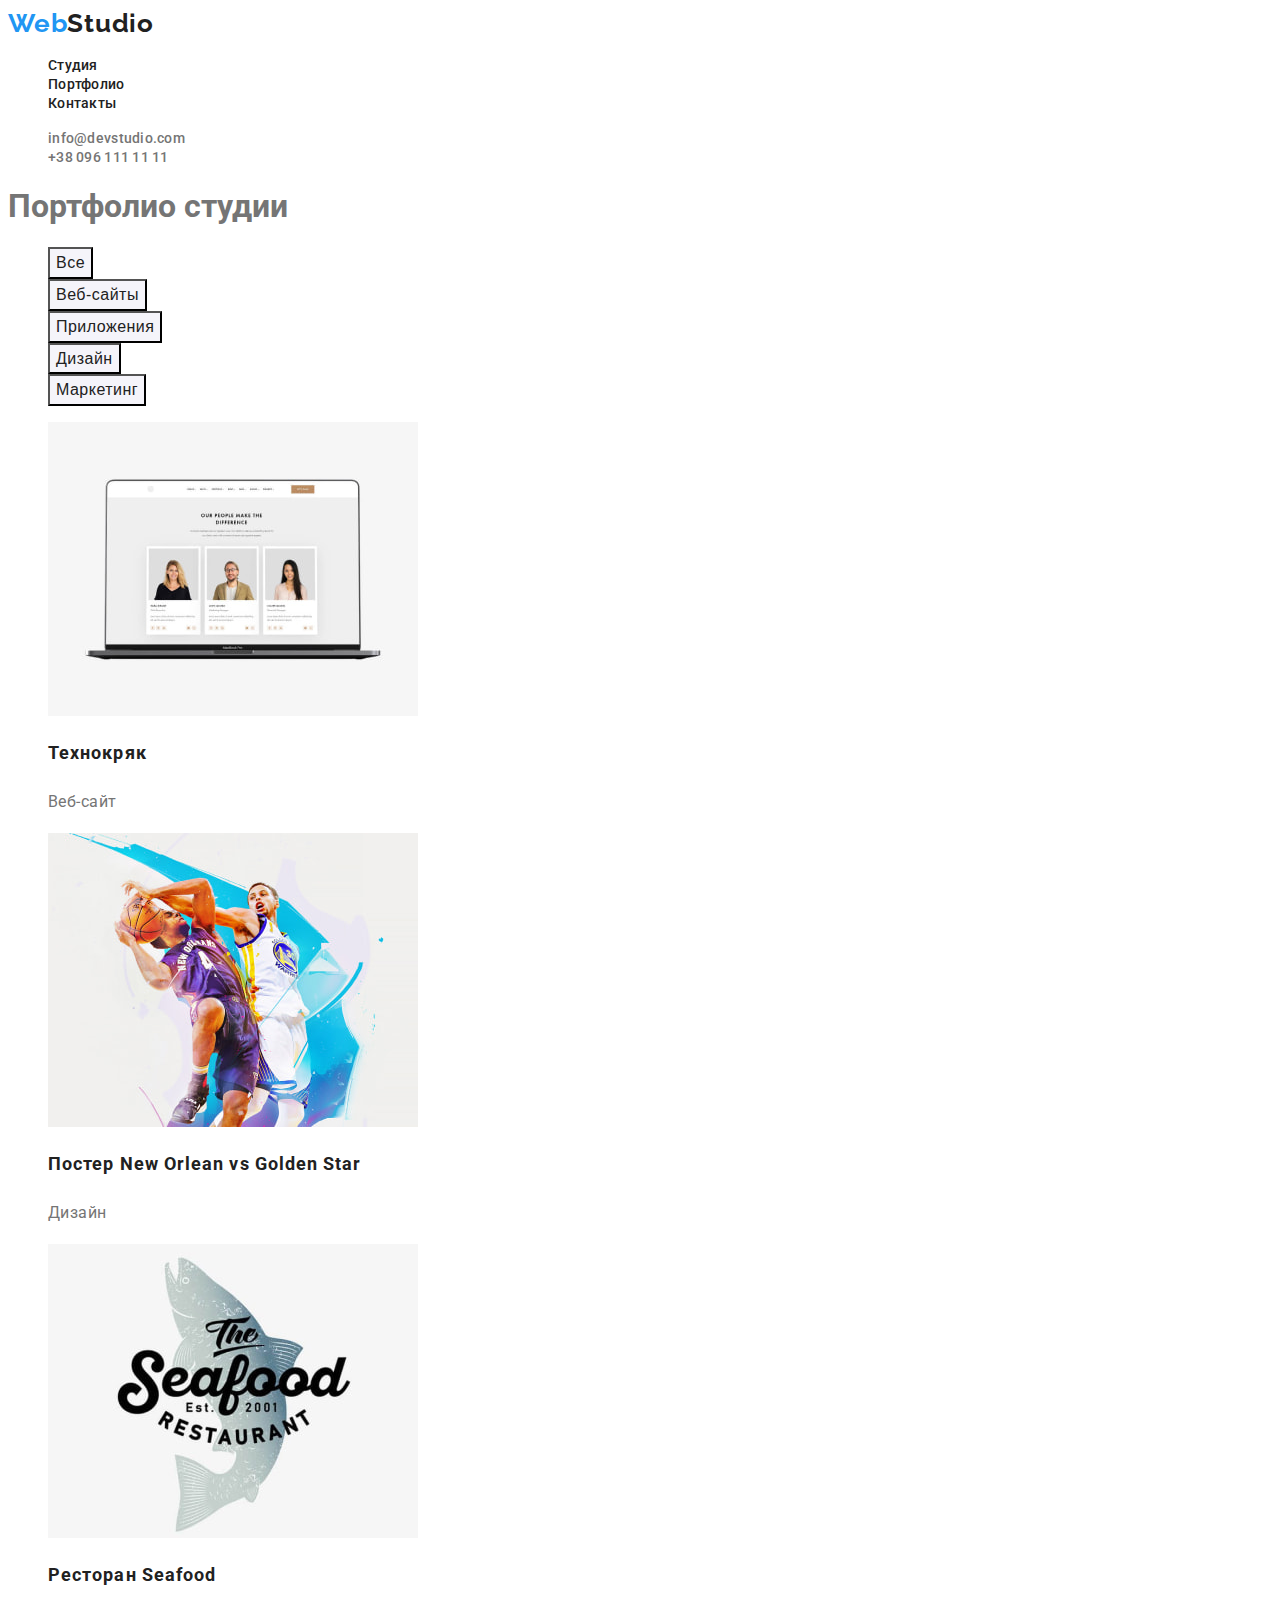
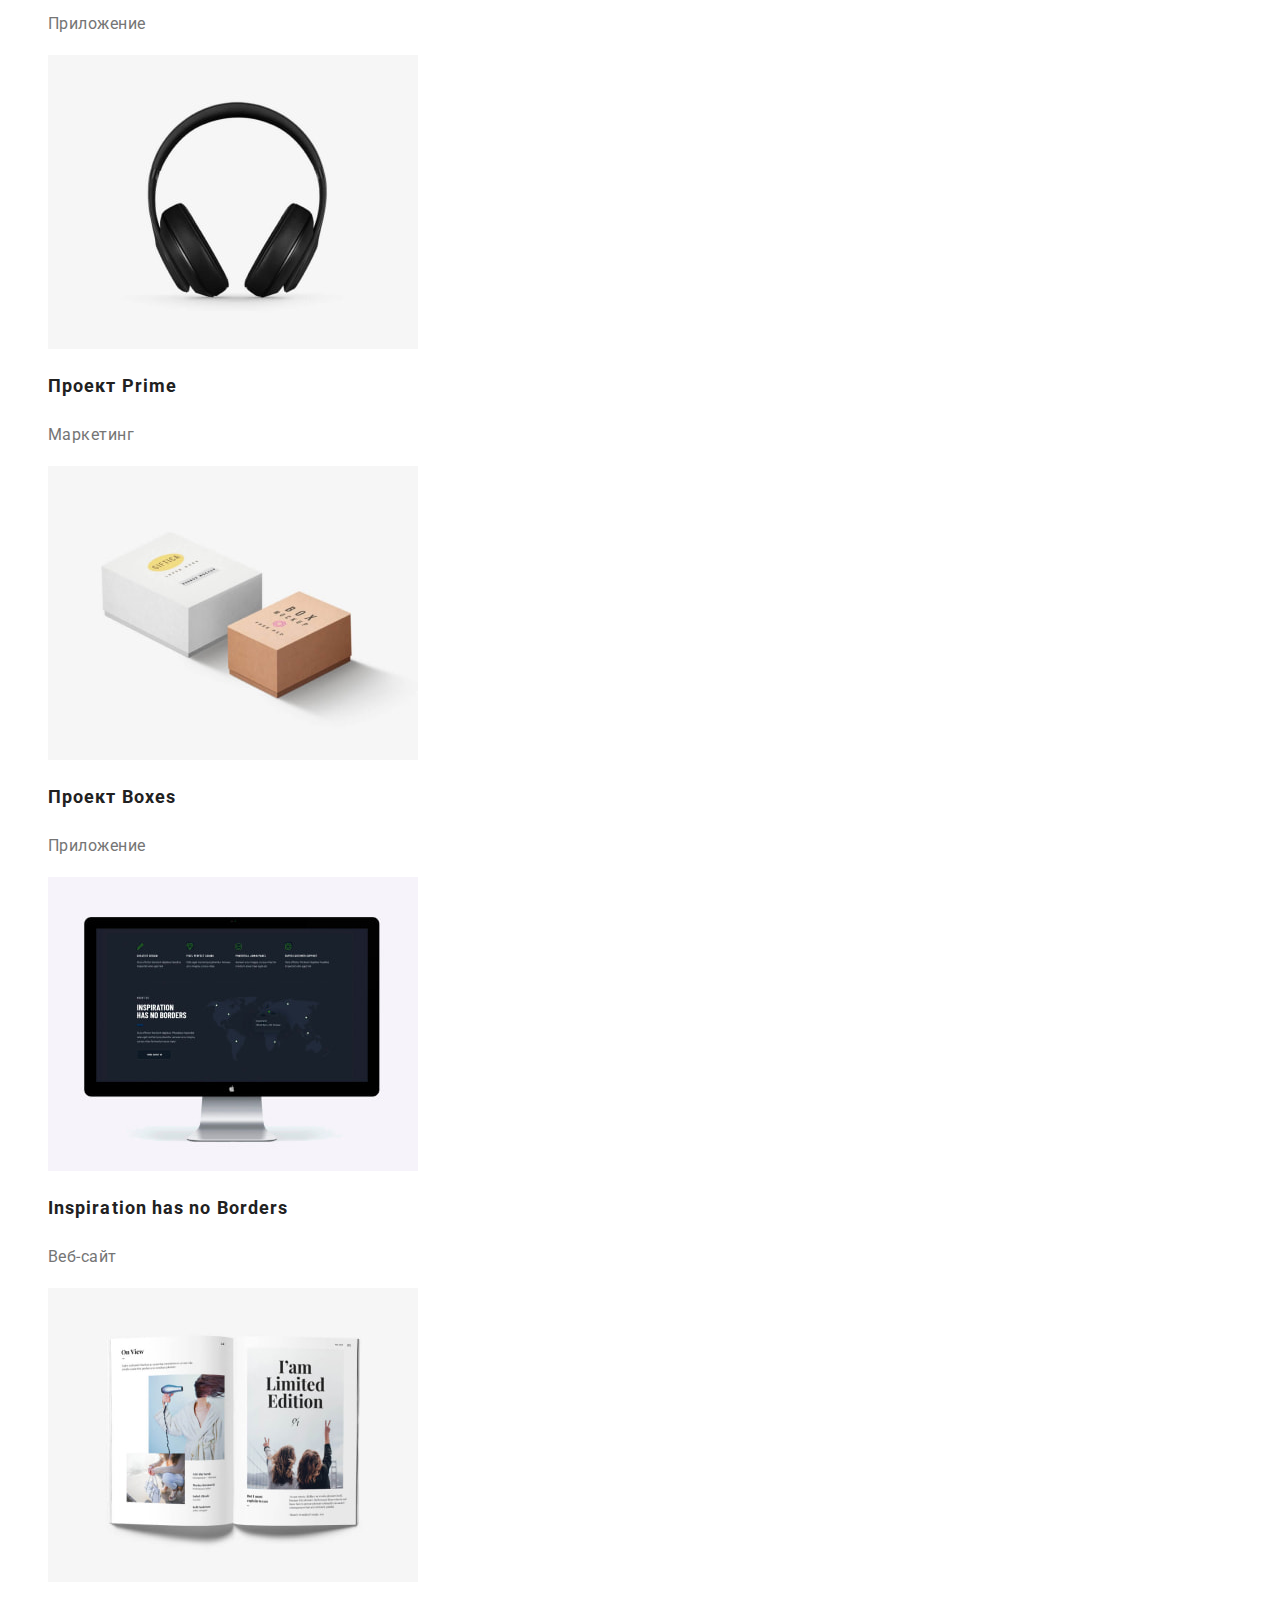
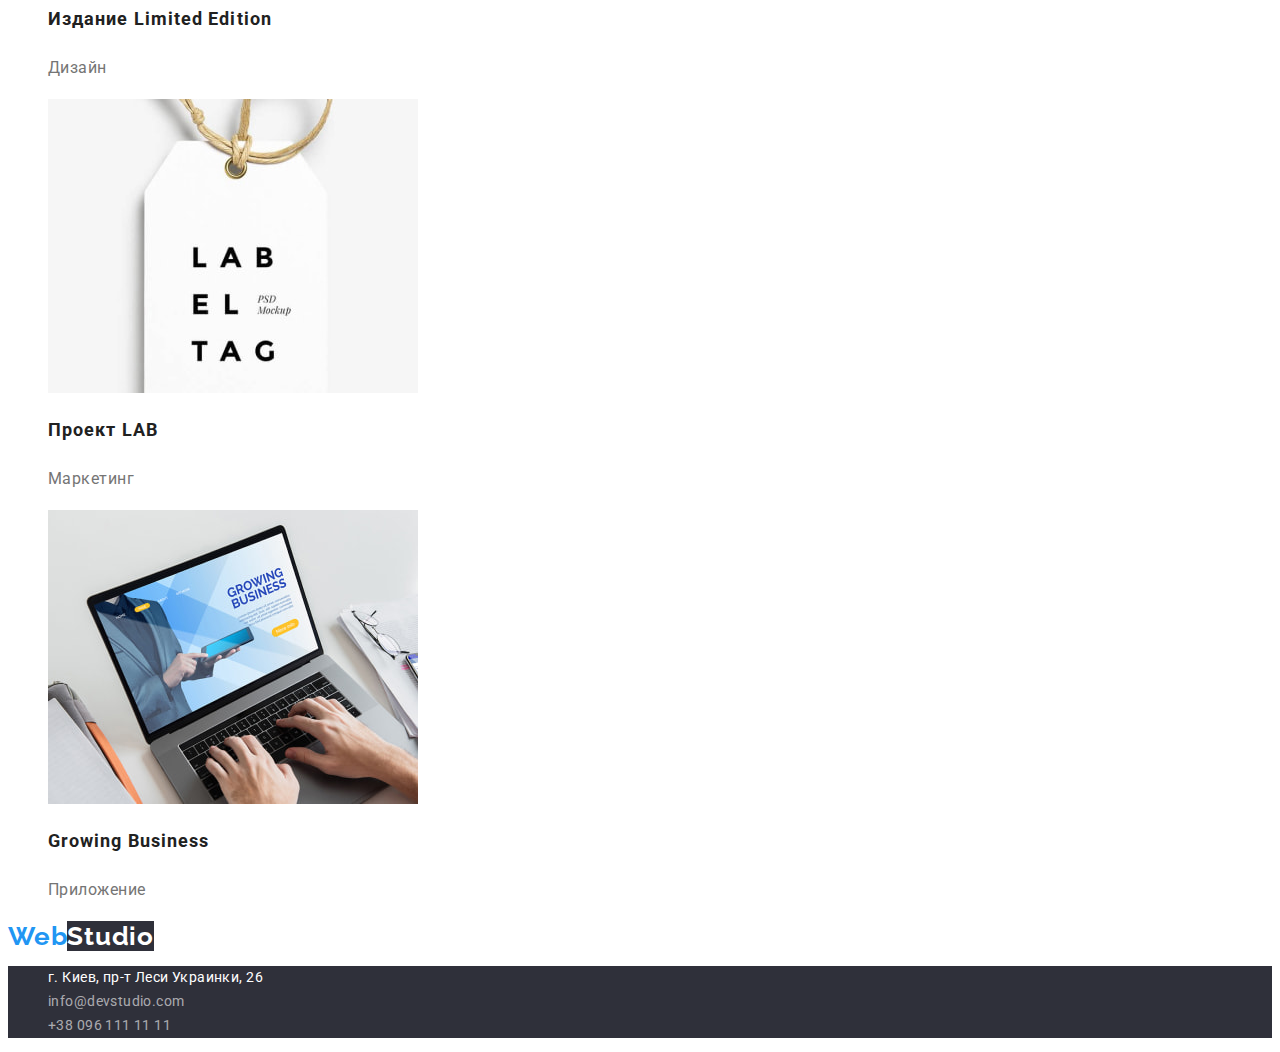
==== portfolio.html @ f0e700fd "Initial commit" ====
<!DOCTYPE html>
<html lang="ru">
  <head>
    <meta charset="UTF-8" />
    <meta http-equiv="X-UA-Compatible" content="IE=edge" />
    <meta name="viewport" content="width=device-width, initial-scale=1.0" />
    <title>Портфолио студии</title>
    <link rel="preconnect" href="https://fonts.googleapis.com" />
    <link rel="preconnect" href="https://fonts.gstatic.com" crossorigin />
    <link
      href="https://fonts.googleapis.com/css2?family=Raleway:wght@700&family=Roboto:wght@400;500;700;900&display=swap"
      rel="stylesheet"
    />
    <link rel="stylesheet" href="./css/slyles.css" />
  </head>
  <body>
    <header>
      <nav>
        <a lang="en" href="./index.html" class="logo link"
          >Web<span class="black-span">Studio</span></a
        >
        <ul class="site-nav list">
          <li>
            <a href="./index.html" class="link">Студия</a>
          </li>
          <li>
            <a href="./portfolio.html" class="link">Портфолио</a>
          </li>
          <li>
            <a href="" class="link">Контакты</a>
          </li>
        </ul>
      </nav>
      <ul class="contacts list">
        <li>
          <a href="mailto:info@devstudio.com" class="contact-link link">info@devstudio.com</a>
        </li>
        <li>
          <a href="tel:+380961111111" class="contact-link link">+38 096 111 11 11</a>
        </li>
      </ul>
    </header>
    <main>
      <section class="section">
        <h1>Портфолио студии</h1>
        <ul class="filter list">
          <li>
            <button class="filter-btn" type="button">Все</button>
          </li>
          <li>
            <button class="filter-btn" type="button">Веб-сайты</button>
          </li>
          <li>
            <button class="filter-btn" type="button">Приложения</button>
          </li>
          <li>
            <button class="filter-btn" type="button">Дизайн</button>
          </li>
          <li>
            <button class="filter-btn" type="button">Маркетинг</button>
          </li>
        </ul>
        <ul class="portfolio list">
          <li>
            <a href="" class="link">
              <img
                src="./images/portfolio/portfolio1.jpg"
                alt="Технокряк"
                width="370"
                height="294"
              />
              <h2 class="portfolio-title">Технокряк</h2>
              <p class="category-text">Веб-сайт</p>
            </a>
          </li>
          <li>
            <a href="" class="link">
              <img
                src="./images/portfolio/portfolio2.jpg"
                alt="Постер New Orlean vs Golden Star"
                width="370"
                height="294"
              />
              <h2 class="portfolio-title">Постер New Orlean vs Golden Star</h2>
              <p class="category-text">Дизайн</p>
            </a>
          </li>
          <li>
            <a href="" class="link">
              <img
                src="./images/portfolio/portfolio3.jpg"
                alt="Ресторан Seafood"
                width="370"
                height="294"
              />
              <h2 class="portfolio-title">Ресторан Seafood</h2>
              <p class="category-text">Приложение</p>
            </a>
          </li>
          <li>
            <a href="" class="link">
              <img
                src="./images/portfolio/portfolio4.jpg"
                alt="Проект Prime"
                width="370"
                height="294"
              />
              <h2 class="portfolio-title">Проект Prime</h2>
              <p class="category-text">Маркетинг</p>
            </a>
          </li>
          <li>
            <a href="" class="link">
              <img
                src="./images/portfolio/portfolio5.jpg"
                alt="Проект Boxes"
                width="370"
                height="294"
              />
              <h2 class="portfolio-title">Проект Boxes</h2>
              <p class="category-text">Приложение</p>
            </a>
          </li>
          <li>
            <a href="" class="link">
              <img
                src="./images/portfolio/portfolio6.jpg"
                alt="Inspiration has no Borders"
                width="370"
                height="294"
              />
              <h2 class="portfolio-title">Inspiration has no Borders</h2>
              <p class="category-text">Веб-сайт</p>
            </a>
          </li>
          <li>
            <a href="" class="link">
              <img
                src="./images/portfolio/portfolio7.jpg"
                alt="Издание Limited Edition"
                width="370"
                height="294"
              />
              <h2 class="portfolio-title">Издание Limited Edition</h2>
              <p class="category-text">Дизайн</p>
            </a>
          </li>
          <li>
            <a href="" class="link">
              <img
                src="./images/portfolio/portfolio8.jpg"
                alt="Проект LAB"
                width="370"
                height="294"
              />
              <h2 class="portfolio-title">Проект LAB</h2>
              <p class="category-text">Маркетинг</p>
            </a>
          </li>
          <li>
            <a href="" class="link">
              <img
                src="./images/portfolio/portfolio9.jpg"
                alt="Growing Business"
                width="370"
                height="294"
              />
              <h2 class="portfolio-title">Growing Business</h2>
              <p class="category-text">Приложение</p>
            </a>
          </li>
        </ul>
      </section>
    </main>
    <!--Футер-->
    <footer>
      <a lang="en" href="./index.html" class="logo link"
        >Web<span class="white-span">Studio</span></a
      >
      <address class="address-section">
        <ul class="list">
          <li>
            <a href="" class="address-link-white">г. Киев, пр-т Леси Украинки, 26</a>
          </li>
          <li>
            <a href="mailto:info@devstudio.com" class="address-link">info@devstudio.com</a>
          </li>
          <li>
            <a href="tel:+380961111111" class="address-link">+38 096 111 11 11</a>
          </li>
        </ul>
      </address>
    </footer>
  </body>
</html>
---- css/slyles.css ----
:root {
  --primary-text-color: #757575;
  --title-text-color: #212121;
  --white-text-color: #ffffff;
  --accent-color: #2196f3;
  --primary-bg-color: #ffffff;
  --secondary-bg-color: #f5f4fa;
}
body {
  background-color: var(--primary-bg-color);
  font-family: 'Roboto', sans-serif;
  color: var(--primary-text-color);
}

.list {
  list-style: none;
}

.link {
  color: var(--title-text-color);

  text-decoration: none;
  font-weight: 500;
  font-size: 14px;
  line-height: 1.14;
  letter-spacing: 0.02em;
}

.link:hover,
.link:focus {
  color: var(--accent-color);
}

/*Navigation*/
.logo {
  color: var(--accent-color);

  font-family: 'Raleway', sans-serif;
  font-weight: 700;
  font-size: 26px;
  line-height: 1.19;
  letter-spacing: 0.03em;
}

.black-span {
  color: var(--title-text-color);
}

.white-span {
  color: var(--white-text-color);
  background-color: #2f303a;
}

.contact-link {
  color: var(--primary-text-color);
}

/*Hero*/
.hero-title {
  color: var(--white-text-color);
  background-color: #2f303a;

  font-weight: 900;
  font-size: 44px;
  line-height: 1.36;
  text-align: center;
  letter-spacing: 0.06em;
  text-transform: uppercase;
}

.button {
  background-color: var(--accent-color);
  color: var(--white-text-color);

  font-weight: 700;
  font-size: 16px;
  line-height: 1.88;
  text-align: center;
  letter-spacing: 0.06em;
}

.button:hover,
.button:focus {
  background-color: #188ce8;
}

.section-title {
  color: var(--title-text-color);

  font-weight: 700;
  font-size: 36px;
  line-height: 1.17;
  text-align: center;
  letter-spacing: 0.03em;
}

/*Features*/
.feature-title {
  color: var(--title-text-color);

  font-weight: 700;
  font-size: 14px;
  line-height: 1.14;
  letter-spacing: 0.03em;
  text-transform: uppercase;
}

.feature-text {
  font-size: 14px;
  line-height: 1.71;
  letter-spacing: 0.03em;
}

/*Our team*/
.team-section {
  background-color: #f5f4fa;
}

.team-item {
  background-color: var(--primary-bg-color);
}
.teammate-title {
  color: var(--title-text-color);

  font-weight: 500;
  font-size: 16px;
  line-height: 1.19;
  text-align: center;
  letter-spacing: 0.03em;
}

.teammate-text {
  font-size: 16px;
  line-height: 1.19;
  text-align: center;
  letter-spacing: 0.03em;
}

/*Footer*/
.address-section {
  background-color: #2f303a;
  
  font-size: 14px;
  font-weight: 400;
  font-style: normal;
  line-height: 1.71;
  letter-spacing: 0.03em;
}

.address-link-white {
  color: var(--white-text-color);

  text-decoration: none;
}

.address-link-white:hover,
.address-link-white:focus {
  color: var(--accent-color);
}

.address-link {
  color: rgba(255, 255, 255, 0.6);

  text-decoration: none;
}

.address-link:hover,
.address-link:focus {
  color: var(--accent-color);
}

/*Portfolio page*/

/*Filter button*/
.filter-btn {
  background-color: var(--secondary-bg-color);
  color: var(--title-text-color);

  font-weight: 500;
  font-size: 16px;
  line-height: 1.62;
  text-align: center;
  letter-spacing: 0.03em;
}

.filter-btn:hover,
.filter-btn:focus {
  background-color: var(--accent-color);
  color: var(--white-text-color);

  cursor: pointer;
}

/*Portfolio cards styles*/
.portfolio-title {
  color: var(--title-text-color);

  font-weight: 700;
  font-size: 18px;
  line-height: 2;
  letter-spacing: 0.06em;
  text-align: left;
}

.category-text {
  color: var(--primary-text-color);

  font-size: 16px;
  font-weight: 400;
  line-height: 1.88;
  letter-spacing: 0.03em;
}
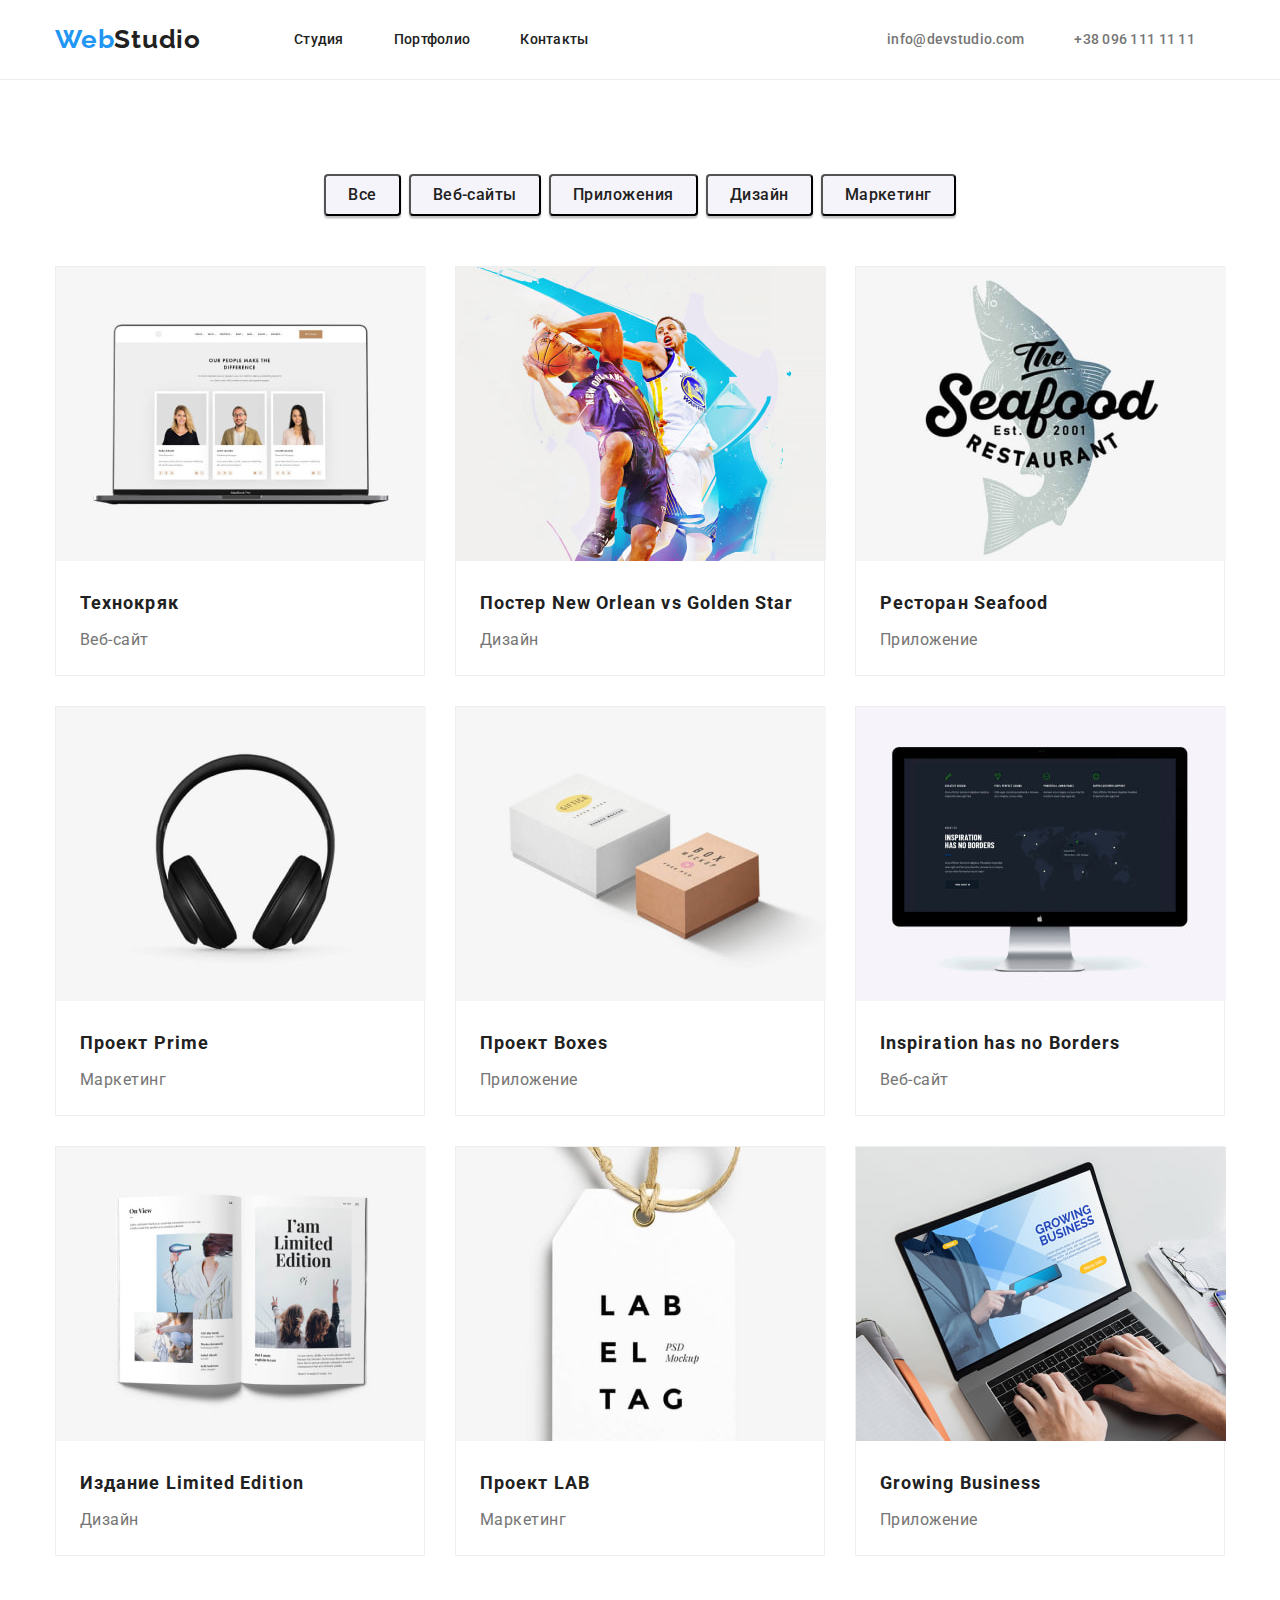
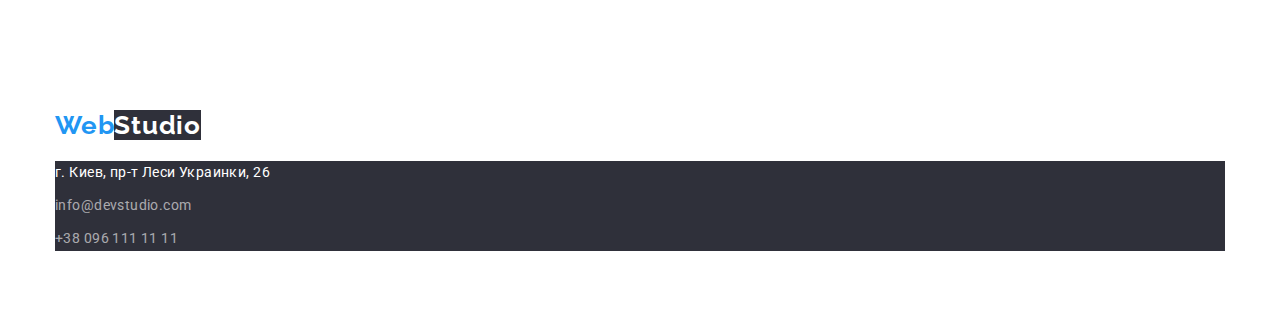
==== commit f5579f5b: "Add margins and paddings, flexbox" ====
--- a/portfolio.html
+++ b/portfolio.html
@@ -11,185 +11,195 @@
       href="https://fonts.googleapis.com/css2?family=Raleway:wght@700&family=Roboto:wght@400;500;700;900&display=swap"
       rel="stylesheet"
     />
+    <link
+      rel="stylesheet"
+      href="https://cdnjs.cloudflare.com/ajax/libs/modern-normalize/1.1.0/modern-normalize.min.css"
+    />
     <link rel="stylesheet" href="./css/slyles.css" />
   </head>
   <body>
-    <header>
-      <nav>
-        <a lang="en" href="./index.html" class="logo link"
-          >Web<span class="black-span">Studio</span></a
-        >
-        <ul class="site-nav list">
-          <li>
-            <a href="./index.html" class="link">Студия</a>
+    <header class="header-section">
+      <div class="header-container container">
+        <nav class="main-nav">
+          <a lang="en" href="./index.html" class="logo link"
+            >Web<span class="black-span">Studio</span></a
+          >
+          <ul class="site-nav list">
+            <li class="item">
+              <a href="./index.html" class="link">Студия</a>
+            </li>
+            <li class="item">
+              <a href="./portfolio.html" class="link">Портфолио</a>
+            </li>
+            <li class="item">
+              <a href="" class="link">Контакты</a>
+            </li>
+          </ul>
+        </nav>
+        <ul class="contacts list">
+          <li class="item">
+            <a href="mailto:info@devstudio.com" class="contact-link link">info@devstudio.com</a>
           </li>
-          <li>
-            <a href="./portfolio.html" class="link">Портфолио</a>
-          </li>
-          <li>
-            <a href="" class="link">Контакты</a>
+          <li class="item">
+            <a href="tel:+380961111111" class="contact-link link">+38 096 111 11 11</a>
           </li>
         </ul>
-      </nav>
-      <ul class="contacts list">
-        <li>
-          <a href="mailto:info@devstudio.com" class="contact-link link">info@devstudio.com</a>
-        </li>
-        <li>
-          <a href="tel:+380961111111" class="contact-link link">+38 096 111 11 11</a>
-        </li>
-      </ul>
+      </div>
     </header>
     <main>
       <section class="section">
-        <h1>Портфолио студии</h1>
-        <ul class="filter list">
-          <li>
-            <button class="filter-btn" type="button">Все</button>
-          </li>
-          <li>
-            <button class="filter-btn" type="button">Веб-сайты</button>
-          </li>
-          <li>
-            <button class="filter-btn" type="button">Приложения</button>
-          </li>
-          <li>
-            <button class="filter-btn" type="button">Дизайн</button>
-          </li>
-          <li>
-            <button class="filter-btn" type="button">Маркетинг</button>
-          </li>
-        </ul>
-        <ul class="portfolio list">
-          <li>
-            <a href="" class="link">
-              <img
-                src="./images/portfolio/portfolio1.jpg"
-                alt="Технокряк"
-                width="370"
-                height="294"
-              />
-              <h2 class="portfolio-title">Технокряк</h2>
-              <p class="category-text">Веб-сайт</p>
-            </a>
-          </li>
-          <li>
-            <a href="" class="link">
-              <img
-                src="./images/portfolio/portfolio2.jpg"
-                alt="Постер New Orlean vs Golden Star"
-                width="370"
-                height="294"
-              />
-              <h2 class="portfolio-title">Постер New Orlean vs Golden Star</h2>
-              <p class="category-text">Дизайн</p>
-            </a>
-          </li>
-          <li>
-            <a href="" class="link">
-              <img
-                src="./images/portfolio/portfolio3.jpg"
-                alt="Ресторан Seafood"
-                width="370"
-                height="294"
-              />
-              <h2 class="portfolio-title">Ресторан Seafood</h2>
-              <p class="category-text">Приложение</p>
-            </a>
-          </li>
-          <li>
-            <a href="" class="link">
-              <img
-                src="./images/portfolio/portfolio4.jpg"
-                alt="Проект Prime"
-                width="370"
-                height="294"
-              />
-              <h2 class="portfolio-title">Проект Prime</h2>
-              <p class="category-text">Маркетинг</p>
-            </a>
-          </li>
-          <li>
-            <a href="" class="link">
-              <img
-                src="./images/portfolio/portfolio5.jpg"
-                alt="Проект Boxes"
-                width="370"
-                height="294"
-              />
-              <h2 class="portfolio-title">Проект Boxes</h2>
-              <p class="category-text">Приложение</p>
-            </a>
-          </li>
-          <li>
-            <a href="" class="link">
-              <img
-                src="./images/portfolio/portfolio6.jpg"
-                alt="Inspiration has no Borders"
-                width="370"
-                height="294"
-              />
-              <h2 class="portfolio-title">Inspiration has no Borders</h2>
-              <p class="category-text">Веб-сайт</p>
-            </a>
-          </li>
-          <li>
-            <a href="" class="link">
-              <img
-                src="./images/portfolio/portfolio7.jpg"
-                alt="Издание Limited Edition"
-                width="370"
-                height="294"
-              />
-              <h2 class="portfolio-title">Издание Limited Edition</h2>
-              <p class="category-text">Дизайн</p>
-            </a>
-          </li>
-          <li>
-            <a href="" class="link">
-              <img
-                src="./images/portfolio/portfolio8.jpg"
-                alt="Проект LAB"
-                width="370"
-                height="294"
-              />
-              <h2 class="portfolio-title">Проект LAB</h2>
-              <p class="category-text">Маркетинг</p>
-            </a>
-          </li>
-          <li>
-            <a href="" class="link">
-              <img
-                src="./images/portfolio/portfolio9.jpg"
-                alt="Growing Business"
-                width="370"
-                height="294"
-              />
-              <h2 class="portfolio-title">Growing Business</h2>
-              <p class="category-text">Приложение</p>
-            </a>
-          </li>
-        </ul>
+        <div class="container">
+          <h1 class="section-title visually-hidden">Портфолио студии</h1>
+          <ul class="filter list">
+            <li class="filter-item">
+              <button class="filter-btn" type="button">Все</button>
+            </li>
+            <li class="filter-item">
+              <button class="filter-btn" type="button">Веб-сайты</button>
+            </li>
+            <li class="filter-item">
+              <button class="filter-btn" type="button">Приложения</button>
+            </li>
+            <li class="filter-item">
+              <button class="filter-btn" type="button">Дизайн</button>
+            </li>
+            <li class="filter-item">
+              <button class="filter-btn" type="button">Маркетинг</button>
+            </li>
+          </ul>
+          <ul class="portfolio list">
+            <li class="portfolio-item item">
+              <a href="" class="link">
+                <img
+                  src="./images/portfolio/portfolio1.jpg"
+                  alt="Технокряк"
+                  width="370"
+                  height="294"
+                />
+                <h2 class="portfolio-title">Технокряк</h2>
+                <p class="category-text">Веб-сайт</p>
+              </a>
+            </li>
+            <li class="portfolio-item item">
+              <a href="" class="link">
+                <img
+                  src="./images/portfolio/portfolio2.jpg"
+                  alt="Постер New Orlean vs Golden Star"
+                  width="370"
+                  height="294"
+                />
+                <h2 class="portfolio-title">Постер New Orlean vs Golden Star</h2>
+                <p class="category-text">Дизайн</p>
+              </a>
+            </li>
+            <li class="portfolio-item item">
+              <a href="" class="link">
+                <img
+                  src="./images/portfolio/portfolio3.jpg"
+                  alt="Ресторан Seafood"
+                  width="370"
+                  height="294"
+                />
+                <h2 class="portfolio-title">Ресторан Seafood</h2>
+                <p class="category-text">Приложение</p>
+              </a>
+            </li>
+            <li class="portfolio-item item">
+              <a href="" class="link">
+                <img
+                  src="./images/portfolio/portfolio4.jpg"
+                  alt="Проект Prime"
+                  width="370"
+                  height="294"
+                />
+                <h2 class="portfolio-title">Проект Prime</h2>
+                <p class="category-text">Маркетинг</p>
+              </a>
+            </li>
+            <li class="portfolio-item item">
+              <a href="" class="link">
+                <img
+                  src="./images/portfolio/portfolio5.jpg"
+                  alt="Проект Boxes"
+                  width="370"
+                  height="294"
+                />
+                <h2 class="portfolio-title">Проект Boxes</h2>
+                <p class="category-text">Приложение</p>
+              </a>
+            </li>
+            <li class="portfolio-item item">
+              <a href="" class="link">
+                <img
+                  src="./images/portfolio/portfolio6.jpg"
+                  alt="Inspiration has no Borders"
+                  width="370"
+                  height="294"
+                />
+                <h2 class="portfolio-title">Inspiration has no Borders</h2>
+                <p class="category-text">Веб-сайт</p>
+              </a>
+            </li>
+            <li class="portfolio-item item">
+              <a href="" class="link">
+                <img
+                  src="./images/portfolio/portfolio7.jpg"
+                  alt="Издание Limited Edition"
+                  width="370"
+                  height="294"
+                />
+                <h2 class="portfolio-title">Издание Limited Edition</h2>
+                <p class="category-text">Дизайн</p>
+              </a>
+            </li>
+            <li class="portfolio-item item">
+              <a href="" class="link">
+                <img
+                  src="./images/portfolio/portfolio8.jpg"
+                  alt="Проект LAB"
+                  width="370"
+                  height="294"
+                />
+                <h2 class="portfolio-title">Проект LAB</h2>
+                <p class="category-text">Маркетинг</p>
+              </a>
+            </li>
+            <li class="portfolio-item item">
+              <a href="" class="link">
+                <img
+                  src="./images/portfolio/portfolio9.jpg"
+                  alt="Growing Business"
+                  width="370"
+                  height="294"
+                />
+                <h2 class="portfolio-title">Growing Business</h2>
+                <p class="category-text">Приложение</p>
+              </a>
+            </li>
+          </ul>
+        </div>
       </section>
     </main>
     <!--Футер-->
-    <footer>
-      <a lang="en" href="./index.html" class="logo link"
-        >Web<span class="white-span">Studio</span></a
-      >
-      <address class="address-section">
-        <ul class="list">
-          <li>
-            <a href="" class="address-link-white">г. Киев, пр-т Леси Украинки, 26</a>
-          </li>
-          <li>
-            <a href="mailto:info@devstudio.com" class="address-link">info@devstudio.com</a>
-          </li>
-          <li>
-            <a href="tel:+380961111111" class="address-link">+38 096 111 11 11</a>
-          </li>
-        </ul>
-      </address>
+    <footer class="footer-section">
+      <div class="container">
+        <a lang="en" href="./index.html" class="logo link"
+          >Web<span class="white-span">Studio</span></a
+        >
+        <address class="address-section">
+          <ul class="address-list list">
+            <li class="item">
+              <a href="" class="address-link-white">г. Киев, пр-т Леси Украинки, 26</a>
+            </li>
+            <li class="item">
+              <a href="mailto:info@devstudio.com" class="address-link">info@devstudio.com</a>
+            </li>
+            <li class="item">
+              <a href="tel:+380961111111" class="address-link">+38 096 111 11 11</a>
+            </li>
+          </ul>
+        </address>
+      </div>
     </footer>
   </body>
 </html>
--- a/css/slyles.css
+++ b/css/slyles.css
@@ -10,10 +10,32 @@
   background-color: var(--primary-bg-color);
   font-family: 'Roboto', sans-serif;
   color: var(--primary-text-color);
+  box-sizing: border-box;
+}
+
+h1,
+h2,
+h3,
+p {
+  margin: 0;
+}
+
+.container {
+  width: 1200px;
+  margin: 0 auto;
+  padding: 0 15px;
+  /*outline: 1px solid tomato;*/
+  align-items: center;
 }
 
 .list {
   list-style: none;
+  margin: 0;
+  padding: 0;
+}
+
+.item {
+  margin-right: 30px;
 }
 
 .link {
@@ -32,9 +54,25 @@
 }
 
 /*Navigation*/
+.header-section {
+  border-bottom: 1px solid #ececec;
+}
+
+.header-container {
+  display: flex;
+  align-items: center;
+}
+
+.main-nav {
+  display: flex;
+  align-items: center;
+}
+
 .logo {
+  padding: 24px 0;
+  margin-right: 93px;
+
   color: var(--accent-color);
-
   font-family: 'Raleway', sans-serif;
   font-weight: 700;
   font-size: 26px;
@@ -51,12 +89,45 @@
   background-color: #2f303a;
 }
 
+.site-nav {
+  display: flex;
+  align-items: center;
+}
+
+.site-nav > .item:not(:last-child) {
+  margin-right: 50px;
+}
+
+.site-nav .link {
+  display: block;
+  padding: 32px 0 31px;
+}
+
+.contacts {
+  display: flex;
+  margin-left: auto;
+}
+
+.contacts > .item:not(:last-child) {
+  margin-right: 50px;
+}
+
 .contact-link {
+  display: block;
+  padding: 32px 0 31px;
+
   color: var(--primary-text-color);
 }
 
 /*Hero*/
+.hero-section {
+  padding: 200px 0;
+  text-align: center;
+}
+
 .hero-title {
+  margin-bottom: 90px;
+
   color: var(--white-text-color);
   background-color: #2f303a;
 
@@ -69,8 +140,13 @@
 }
 
 .button {
+  display: inline-block;
+  padding: 10px 32px;
+  border-radius: 4px;
+  min-width: 136px;
+
+  color: var(--white-text-color);
   background-color: var(--accent-color);
-  color: var(--white-text-color);
 
   font-weight: 700;
   font-size: 16px;
@@ -81,12 +157,21 @@
 
 .button:hover,
 .button:focus {
+  color: var(--white-text-color);
   background-color: #188ce8;
 }
 
+.section {
+  padding: 94px 0;
+}
+
+.section.no-padding {
+  padding-bottom: 0;
+}
+
 .section-title {
-  color: var(--title-text-color);
-
+  margin-bottom: 50px;
+  color: var(--title-text-color);
   font-weight: 700;
   font-size: 36px;
   line-height: 1.17;
@@ -95,9 +180,23 @@
 }
 
 /*Features*/
+.feature-list {
+  display: flex;
+  flex-wrap: wrap;
+}
+
+.feature-list .item {
+  width: 270px;
+}
+
+.feature-list .item:nth-child(4n) {
+  margin-right: 0;
+}
+
 .feature-title {
-  color: var(--title-text-color);
-
+  margin-bottom: 10px;
+
+  color: var(--title-text-color);
   font-weight: 700;
   font-size: 14px;
   line-height: 1.14;
@@ -110,18 +209,36 @@
   line-height: 1.71;
   letter-spacing: 0.03em;
 }
+/*Work*/
+.work-list {
+  display: flex;
+}
+
+.work-list .item:nth-child(3n) {
+  margin-right: 0;
+}
 
 /*Our team*/
-.team-section {
+.another-bg-color {
   background-color: #f5f4fa;
+}
+
+.team {
+  display: flex;
 }
 
 .team-item {
   background-color: var(--primary-bg-color);
 }
+
+.team-item:nth-child(4n) {
+  margin-right: 0;
+}
+
 .teammate-title {
-  color: var(--title-text-color);
-
+  margin: 30px 0 10px;
+
+  color: var(--title-text-color);
   font-weight: 500;
   font-size: 16px;
   line-height: 1.19;
@@ -130,6 +247,8 @@
 }
 
 .teammate-text {
+  padding-bottom: 30px;
+
   font-size: 16px;
   line-height: 1.19;
   text-align: center;
@@ -137,9 +256,14 @@
 }
 
 /*Footer*/
+.footer-section {
+  padding: 60px 0;
+}
+
 .address-section {
+  margin-top: 20px;
+
   background-color: #2f303a;
-  
   font-size: 14px;
   font-weight: 400;
   font-style: normal;
@@ -147,6 +271,10 @@
   letter-spacing: 0.03em;
 }
 
+.address-list > .item:not(:last-child) {
+  margin-bottom: 9px;
+}
+
 .address-link-white {
   color: var(--white-text-color);
 
@@ -172,15 +300,27 @@
 /*Portfolio page*/
 
 /*Filter button*/
+.filter {
+  display: flex;
+  justify-content: center;
+  margin-bottom: 50px;
+}
+
 .filter-btn {
+  padding: 6px 22px;
+  min-width: 73px;
+
   background-color: var(--secondary-bg-color);
   color: var(--title-text-color);
-
   font-weight: 500;
   font-size: 16px;
   line-height: 1.62;
   text-align: center;
   letter-spacing: 0.03em;
+
+  border-radius: 4px;
+  box-shadow: 0px 3px 1px rgba(0, 0, 0, 0.1), 0px 1px 2px rgba(0, 0, 0, 0.08),
+    0px 2px 2px rgba(0, 0, 0, 0.12);
 }
 
 .filter-btn:hover,
@@ -191,10 +331,45 @@
   cursor: pointer;
 }
 
+.filter-item {
+  margin-right: 8px;
+}
+
+.filter-item:last-child {
+  margin-right: 0;
+}
+
 /*Portfolio cards styles*/
+.portfolio {
+  display: flex;
+  flex-wrap: wrap;
+}
+
+.portfolio .link {
+  width: 368px;
+  display: block;
+  white-space: nowrap;
+}
+
+.portfolio-item {
+  box-sizing: content-box;
+  width: 368px;
+  margin-bottom: 30px;
+  border: 1px solid #eeeeee;
+}
+
+.portfolio-item:nth-last-child(-n + 3) {
+  margin-bottom: 0;
+}
+
+.portfolio-item:nth-child(3n) {
+  margin-right: 0;
+}
+
 .portfolio-title {
-  color: var(--title-text-color);
-
+  margin: 20px 24px 4px;
+
+  color: var(--title-text-color);
   font-weight: 700;
   font-size: 18px;
   line-height: 2;
@@ -203,10 +378,24 @@
 }
 
 .category-text {
+  margin: 0 24px 20px;
+
   color: var(--primary-text-color);
-
   font-size: 16px;
   font-weight: 400;
   line-height: 1.88;
   letter-spacing: 0.03em;
 }
+
+.visually-hidden {
+  position: absolute;
+  width: 1px;
+  height: 1px;
+  margin: -1px;
+  border: 0;
+  padding: 0;
+  white-space: nowrap;
+  clip-path: inset(100%);
+  clip: rect(0 0 0 0);
+  overflow: hidden;
+}
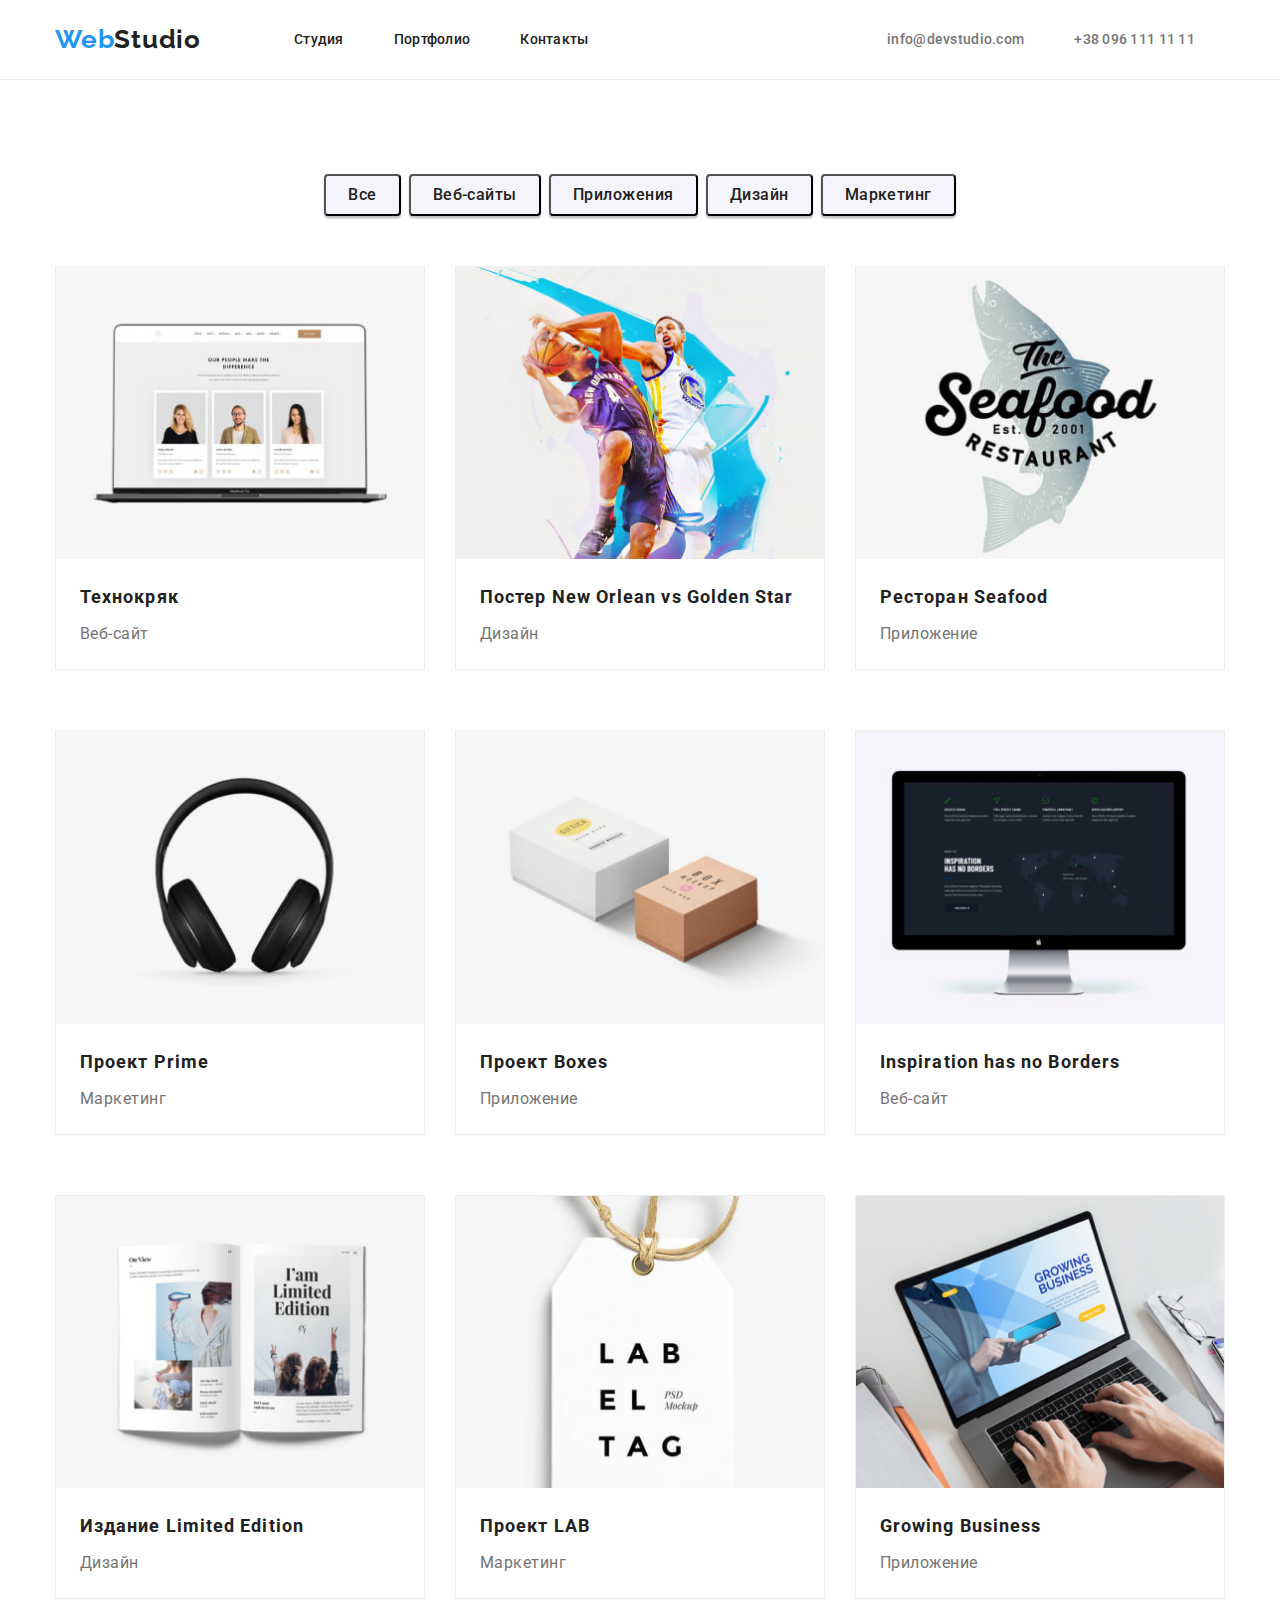
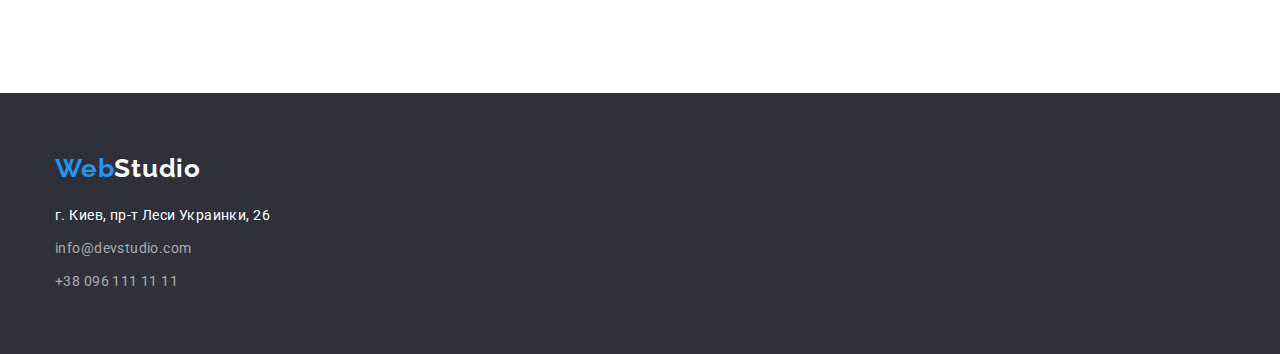
==== commit bc0d83f5: "Correct cards margins and paddings" ====
--- a/portfolio.html
+++ b/portfolio.html
@@ -54,21 +54,25 @@
             <li class="filter-item">
               <button class="filter-btn" type="button">Все</button>
             </li>
+
             <li class="filter-item">
               <button class="filter-btn" type="button">Веб-сайты</button>
             </li>
+
             <li class="filter-item">
               <button class="filter-btn" type="button">Приложения</button>
             </li>
+
             <li class="filter-item">
               <button class="filter-btn" type="button">Дизайн</button>
             </li>
+
             <li class="filter-item">
               <button class="filter-btn" type="button">Маркетинг</button>
             </li>
           </ul>
-          <ul class="portfolio list">
-            <li class="portfolio-item item">
+          <ul class="portfolio-list list">
+            <li class="portfolio-item">
               <a href="" class="link">
                 <img
                   src="./images/portfolio/portfolio1.jpg"
@@ -76,11 +80,14 @@
                   width="370"
                   height="294"
                 />
-                <h2 class="portfolio-title">Технокряк</h2>
-                <p class="category-text">Веб-сайт</p>
-              </a>
-            </li>
-            <li class="portfolio-item item">
+                <div class="portfolio-item-description">
+                  <h2 class="portfolio-title">Технокряк</h2>
+                  <p class="category-text">Веб-сайт</p>
+                </div>
+              </a>
+            </li>
+
+            <li class="portfolio-item">
               <a href="" class="link">
                 <img
                   src="./images/portfolio/portfolio2.jpg"
@@ -88,11 +95,14 @@
                   width="370"
                   height="294"
                 />
-                <h2 class="portfolio-title">Постер New Orlean vs Golden Star</h2>
-                <p class="category-text">Дизайн</p>
-              </a>
-            </li>
-            <li class="portfolio-item item">
+                <div class="portfolio-item-description">
+                  <h2 class="portfolio-title">Постер New Orlean vs Golden Star</h2>
+                  <p class="category-text">Дизайн</p>
+                </div>
+              </a>
+            </li>
+
+            <li class="portfolio-item">
               <a href="" class="link">
                 <img
                   src="./images/portfolio/portfolio3.jpg"
@@ -100,11 +110,14 @@
                   width="370"
                   height="294"
                 />
-                <h2 class="portfolio-title">Ресторан Seafood</h2>
-                <p class="category-text">Приложение</p>
-              </a>
-            </li>
-            <li class="portfolio-item item">
+                <div class="portfolio-item-description">
+                  <h2 class="portfolio-title">Ресторан Seafood</h2>
+                  <p class="category-text">Приложение</p>
+                </div>
+              </a>
+            </li>
+
+            <li class="portfolio-item">
               <a href="" class="link">
                 <img
                   src="./images/portfolio/portfolio4.jpg"
@@ -112,11 +125,14 @@
                   width="370"
                   height="294"
                 />
-                <h2 class="portfolio-title">Проект Prime</h2>
-                <p class="category-text">Маркетинг</p>
-              </a>
-            </li>
-            <li class="portfolio-item item">
+                <div class="portfolio-item-description">
+                  <h2 class="portfolio-title">Проект Prime</h2>
+                  <p class="category-text">Маркетинг</p>
+                </div>
+              </a>
+            </li>
+
+            <li class="portfolio-item">
               <a href="" class="link">
                 <img
                   src="./images/portfolio/portfolio5.jpg"
@@ -124,11 +140,14 @@
                   width="370"
                   height="294"
                 />
-                <h2 class="portfolio-title">Проект Boxes</h2>
-                <p class="category-text">Приложение</p>
-              </a>
-            </li>
-            <li class="portfolio-item item">
+                <div class="portfolio-item-description">
+                  <h2 class="portfolio-title">Проект Boxes</h2>
+                  <p class="category-text">Приложение</p>
+                </div>
+              </a>
+            </li>
+
+            <li class="portfolio-item">
               <a href="" class="link">
                 <img
                   src="./images/portfolio/portfolio6.jpg"
@@ -136,11 +155,14 @@
                   width="370"
                   height="294"
                 />
-                <h2 class="portfolio-title">Inspiration has no Borders</h2>
-                <p class="category-text">Веб-сайт</p>
-              </a>
-            </li>
-            <li class="portfolio-item item">
+                <div class="portfolio-item-description">
+                  <h2 class="portfolio-title">Inspiration has no Borders</h2>
+                  <p class="category-text">Веб-сайт</p>
+                </div>
+              </a>
+            </li>
+
+            <li class="portfolio-item">
               <a href="" class="link">
                 <img
                   src="./images/portfolio/portfolio7.jpg"
@@ -148,11 +170,14 @@
                   width="370"
                   height="294"
                 />
-                <h2 class="portfolio-title">Издание Limited Edition</h2>
-                <p class="category-text">Дизайн</p>
-              </a>
-            </li>
-            <li class="portfolio-item item">
+                <div class="portfolio-item-description">
+                  <h2 class="portfolio-title">Издание Limited Edition</h2>
+                  <p class="category-text">Дизайн</p>
+                </div>
+              </a>
+            </li>
+
+            <li class="portfolio-item">
               <a href="" class="link">
                 <img
                   src="./images/portfolio/portfolio8.jpg"
@@ -160,11 +185,14 @@
                   width="370"
                   height="294"
                 />
-                <h2 class="portfolio-title">Проект LAB</h2>
-                <p class="category-text">Маркетинг</p>
-              </a>
-            </li>
-            <li class="portfolio-item item">
+                <div class="portfolio-item-description">
+                  <h2 class="portfolio-title">Проект LAB</h2>
+                  <p class="category-text">Маркетинг</p>
+                </div>
+              </a>
+            </li>
+
+            <li class="portfolio-item">
               <a href="" class="link">
                 <img
                   src="./images/portfolio/portfolio9.jpg"
@@ -172,8 +200,10 @@
                   width="370"
                   height="294"
                 />
-                <h2 class="portfolio-title">Growing Business</h2>
-                <p class="category-text">Приложение</p>
+                <div class="portfolio-item-description">
+                  <h2 class="portfolio-title">Growing Business</h2>
+                  <p class="category-text">Приложение</p>
+                </div>
               </a>
             </li>
           </ul>
--- a/css/slyles.css
+++ b/css/slyles.css
@@ -5,6 +5,7 @@
   --accent-color: #2196f3;
   --primary-bg-color: #ffffff;
   --secondary-bg-color: #f5f4fa;
+  --card-set-gap: 30px;
 }
 body {
   background-color: var(--primary-bg-color);
@@ -18,6 +19,12 @@
 h3,
 p {
   margin: 0;
+}
+
+img {
+  display: block;
+  max-width: 100%;
+  height: auto;
 }
 
 .container {
@@ -35,7 +42,7 @@
 }
 
 .item {
-  margin-right: 30px;
+  margin-right: var(--card-set-gap);
 }
 
 .link {
@@ -86,7 +93,6 @@
 
 .white-span {
   color: var(--white-text-color);
-  background-color: #2f303a;
 }
 
 .site-nav {
@@ -123,6 +129,7 @@
 .hero-section {
   padding: 200px 0;
   text-align: center;
+  background-color: #2f303a;
 }
 
 .hero-title {
@@ -235,8 +242,12 @@
   margin-right: 0;
 }
 
+.team-item-description {
+  padding: 30px 24px;
+}
+
 .teammate-title {
-  margin: 30px 0 10px;
+  margin-bottom: 10px;
 
   color: var(--title-text-color);
   font-weight: 500;
@@ -247,8 +258,6 @@
 }
 
 .teammate-text {
-  padding-bottom: 30px;
-
   font-size: 16px;
   line-height: 1.19;
   text-align: center;
@@ -258,12 +267,12 @@
 /*Footer*/
 .footer-section {
   padding: 60px 0;
+  background-color: #2f303a;
 }
 
 .address-section {
   margin-top: 20px;
 
-  background-color: #2f303a;
   font-size: 14px;
   font-weight: 400;
   font-style: normal;
@@ -277,7 +286,6 @@
 
 .address-link-white {
   color: var(--white-text-color);
-
   text-decoration: none;
 }
 
@@ -288,7 +296,6 @@
 
 .address-link {
   color: rgba(255, 255, 255, 0.6);
-
   text-decoration: none;
 }
 
@@ -340,22 +347,19 @@
 }
 
 /*Portfolio cards styles*/
-.portfolio {
+.portfolio-list {
   display: flex;
   flex-wrap: wrap;
-}
-
-.portfolio .link {
-  width: 368px;
-  display: block;
-  white-space: nowrap;
+  margin-top: calc(-1*var(--card-set-gap));
+  margin-left: calc(-1*var(--card-set-gap));
 }
 
 .portfolio-item {
-  box-sizing: content-box;
-  width: 368px;
-  margin-bottom: 30px;
+  flex-basis: calc(100% / 3 - var(--card-set-gap));
+  margin-bottom: var(--card-set-gap);
   border: 1px solid #eeeeee;
+  margin-top: var(--card-set-gap);
+  margin-left: var(--card-set-gap);
 }
 
 .portfolio-item:nth-last-child(-n + 3) {
@@ -366,8 +370,11 @@
   margin-right: 0;
 }
 
+.portfolio-item-description {
+  padding: 20px 24px;
+}
 .portfolio-title {
-  margin: 20px 24px 4px;
+  margin-bottom: 4px;
 
   color: var(--title-text-color);
   font-weight: 700;
@@ -378,8 +385,6 @@
 }
 
 .category-text {
-  margin: 0 24px 20px;
-
   color: var(--primary-text-color);
   font-size: 16px;
   font-weight: 400;
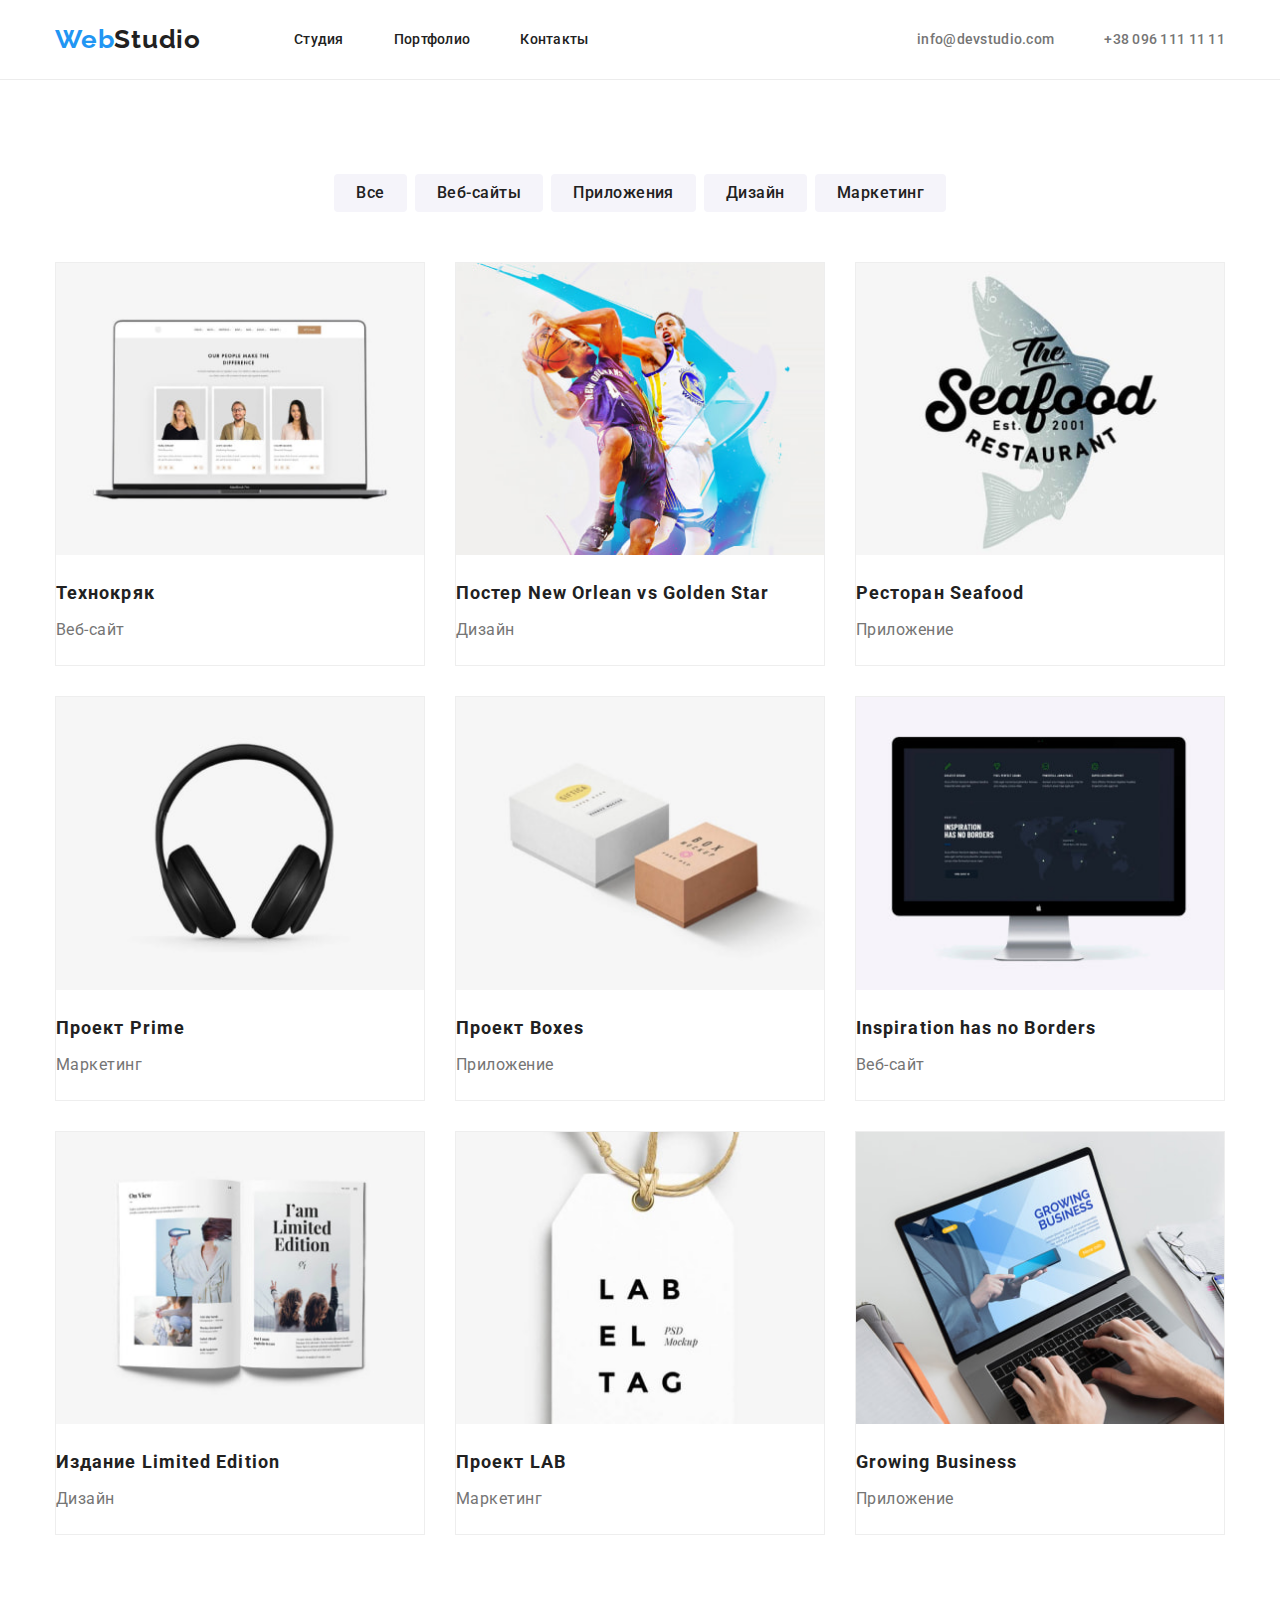
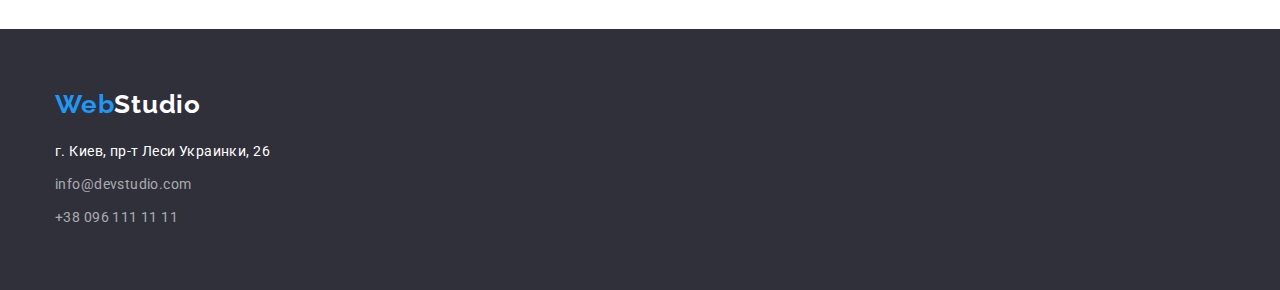
==== commit a9ebc1e6: "Correct hero-title, site logo and lists item margins" ====
--- a/portfolio.html
+++ b/portfolio.html
@@ -218,13 +218,15 @@
         >
         <address class="address-section">
           <ul class="address-list list">
-            <li class="item">
+            <li class="address-item">
               <a href="" class="address-link-white">г. Киев, пр-т Леси Украинки, 26</a>
             </li>
-            <li class="item">
+            
+            <li class="address-item">
               <a href="mailto:info@devstudio.com" class="address-link">info@devstudio.com</a>
             </li>
-            <li class="item">
+
+            <li class="address-item">
               <a href="tel:+380961111111" class="address-link">+38 096 111 11 11</a>
             </li>
           </ul>
--- a/css/slyles.css
+++ b/css/slyles.css
@@ -31,8 +31,6 @@
   width: 1200px;
   margin: 0 auto;
   padding: 0 15px;
-  /*outline: 1px solid tomato;*/
-  align-items: center;
 }
 
 .list {
@@ -47,7 +45,6 @@
 
 .link {
   color: var(--title-text-color);
-
   text-decoration: none;
   font-weight: 500;
   font-size: 14px;
@@ -76,9 +73,6 @@
 }
 
 .logo {
-  padding: 24px 0;
-  margin-right: 93px;
-
   color: var(--accent-color);
   font-family: 'Raleway', sans-serif;
   font-weight: 700;
@@ -98,10 +92,15 @@
 .site-nav {
   display: flex;
   align-items: center;
+  margin-left: 93px;
 }
 
 .site-nav > .item:not(:last-child) {
   margin-right: 50px;
+}
+
+.site-nav > .item:last-child {
+  margin-right: 0;
 }
 
 .site-nav .link {
@@ -118,6 +117,10 @@
   margin-right: 50px;
 }
 
+.contacts > .item:last-child {
+  margin-right: 0;
+}
+
 .contact-link {
   display: block;
   padding: 32px 0 31px;
@@ -128,16 +131,16 @@
 /*Hero*/
 .hero-section {
   padding: 200px 0;
+
   text-align: center;
   background-color: #2f303a;
 }
 
 .hero-title {
-  margin-bottom: 90px;
+  margin-bottom: 30px;
 
   color: var(--white-text-color);
   background-color: #2f303a;
-
   font-weight: 900;
   font-size: 44px;
   line-height: 1.36;
@@ -173,11 +176,12 @@
 }
 
 .section.no-padding {
-  padding-bottom: 0;
+  padding-top: 0;
 }
 
 .section-title {
   margin-bottom: 50px;
+
   color: var(--title-text-color);
   font-weight: 700;
   font-size: 36px;
@@ -236,6 +240,9 @@
 
 .team-item {
   background-color: var(--primary-bg-color);
+  box-shadow: 0px 1px 3px rgba(0, 0, 0, 0.12), 0px 1px 1px rgba(0, 0, 0, 0.14),
+    0px 2px 1px rgba(0, 0, 0, 0.2);
+  border-radius: 0px 0px 4px 4px;
 }
 
 .team-item:nth-child(4n) {
@@ -243,7 +250,7 @@
 }
 
 .team-item-description {
-  padding: 30px 24px;
+  padding: 30px 0;
 }
 
 .teammate-title {
@@ -280,8 +287,12 @@
   letter-spacing: 0.03em;
 }
 
-.address-list > .item:not(:last-child) {
+.address-list > .address-item:not(:last-child) {
   margin-bottom: 9px;
+}
+
+.address-list > .address-item:last-child {
+  margin-bottom: 0;
 }
 
 .address-link-white {
@@ -326,8 +337,7 @@
   letter-spacing: 0.03em;
 
   border-radius: 4px;
-  box-shadow: 0px 3px 1px rgba(0, 0, 0, 0.1), 0px 1px 2px rgba(0, 0, 0, 0.08),
-    0px 2px 2px rgba(0, 0, 0, 0.12);
+  border-width: 0;
 }
 
 .filter-btn:hover,
@@ -350,28 +360,19 @@
 .portfolio-list {
   display: flex;
   flex-wrap: wrap;
-  margin-top: calc(-1*var(--card-set-gap));
-  margin-left: calc(-1*var(--card-set-gap));
+  margin-top: calc(-1 * var(--card-set-gap));
+  margin-left: calc(-1 * var(--card-set-gap));
 }
 
 .portfolio-item {
   flex-basis: calc(100% / 3 - var(--card-set-gap));
-  margin-bottom: var(--card-set-gap);
   border: 1px solid #eeeeee;
   margin-top: var(--card-set-gap);
   margin-left: var(--card-set-gap);
 }
 
-.portfolio-item:nth-last-child(-n + 3) {
-  margin-bottom: 0;
-}
-
-.portfolio-item:nth-child(3n) {
-  margin-right: 0;
-}
-
 .portfolio-item-description {
-  padding: 20px 24px;
+  padding: 20px 0;
 }
 .portfolio-title {
   margin-bottom: 4px;
